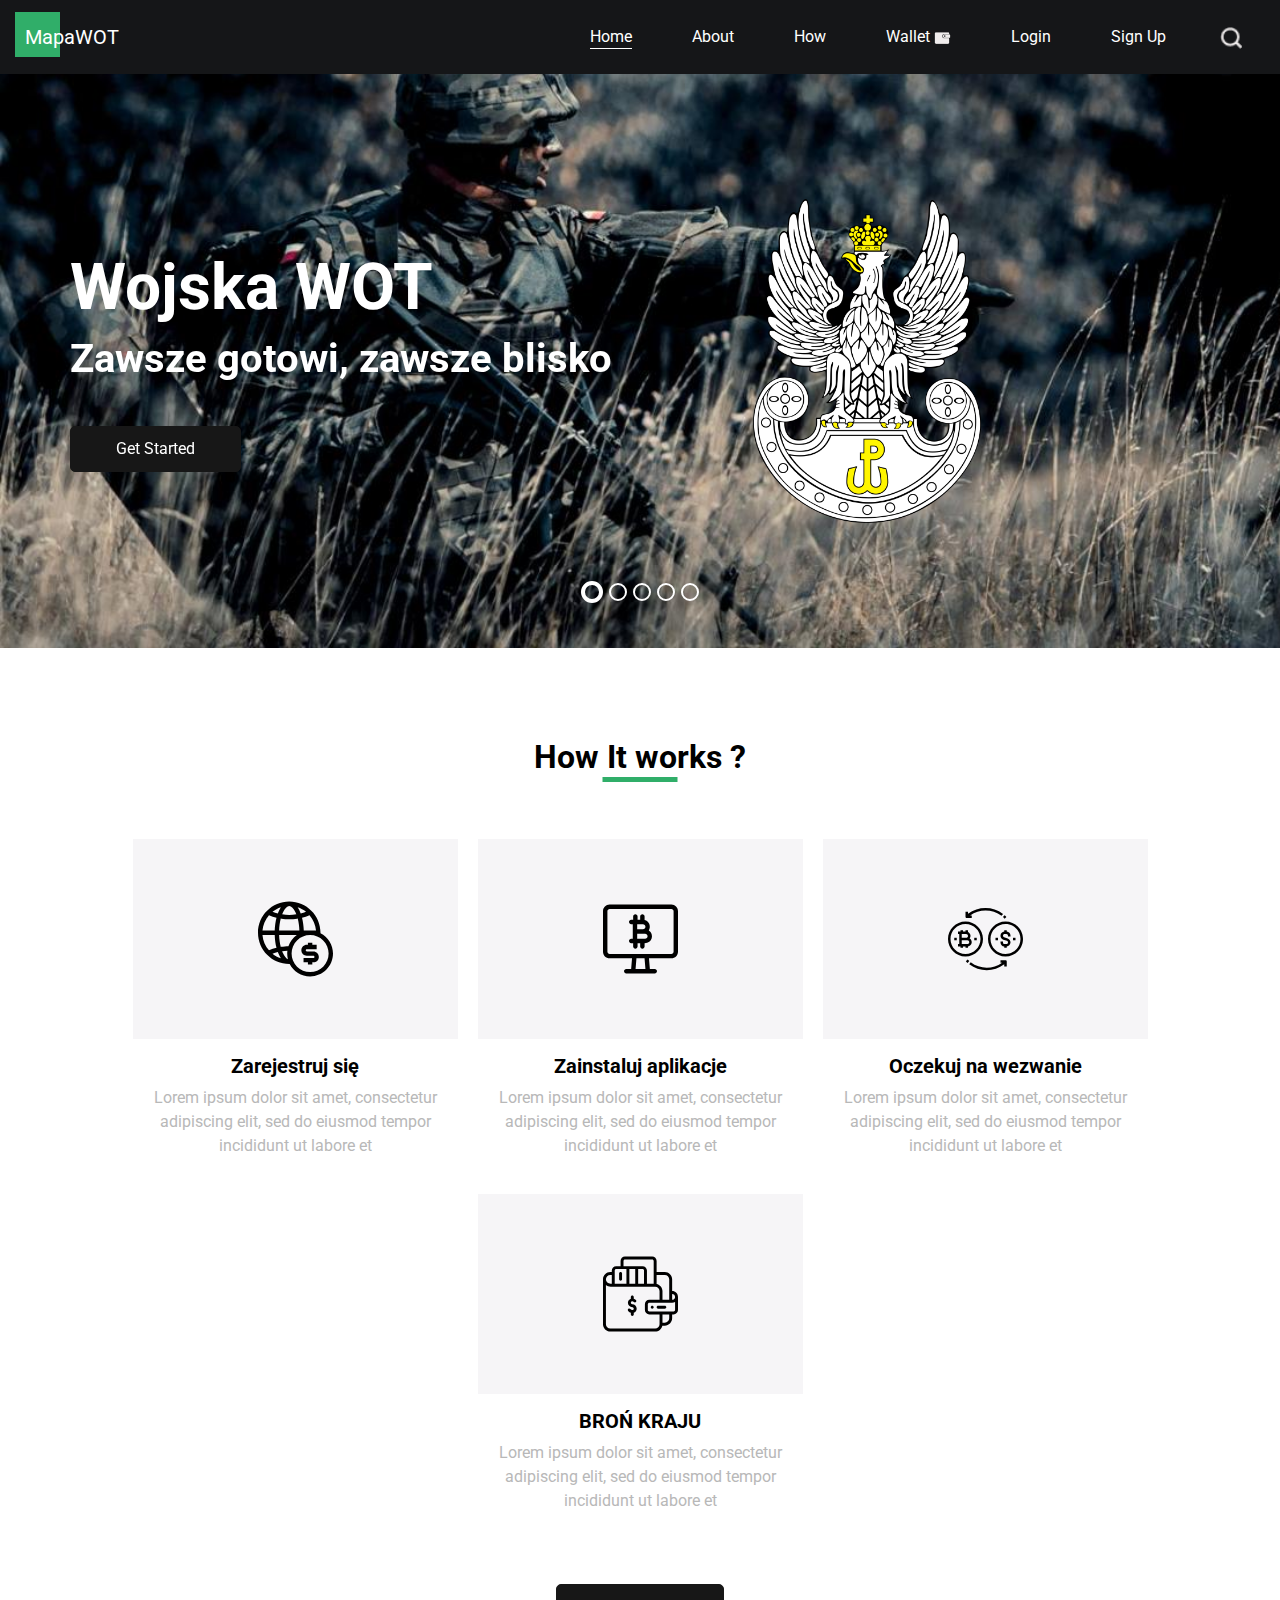
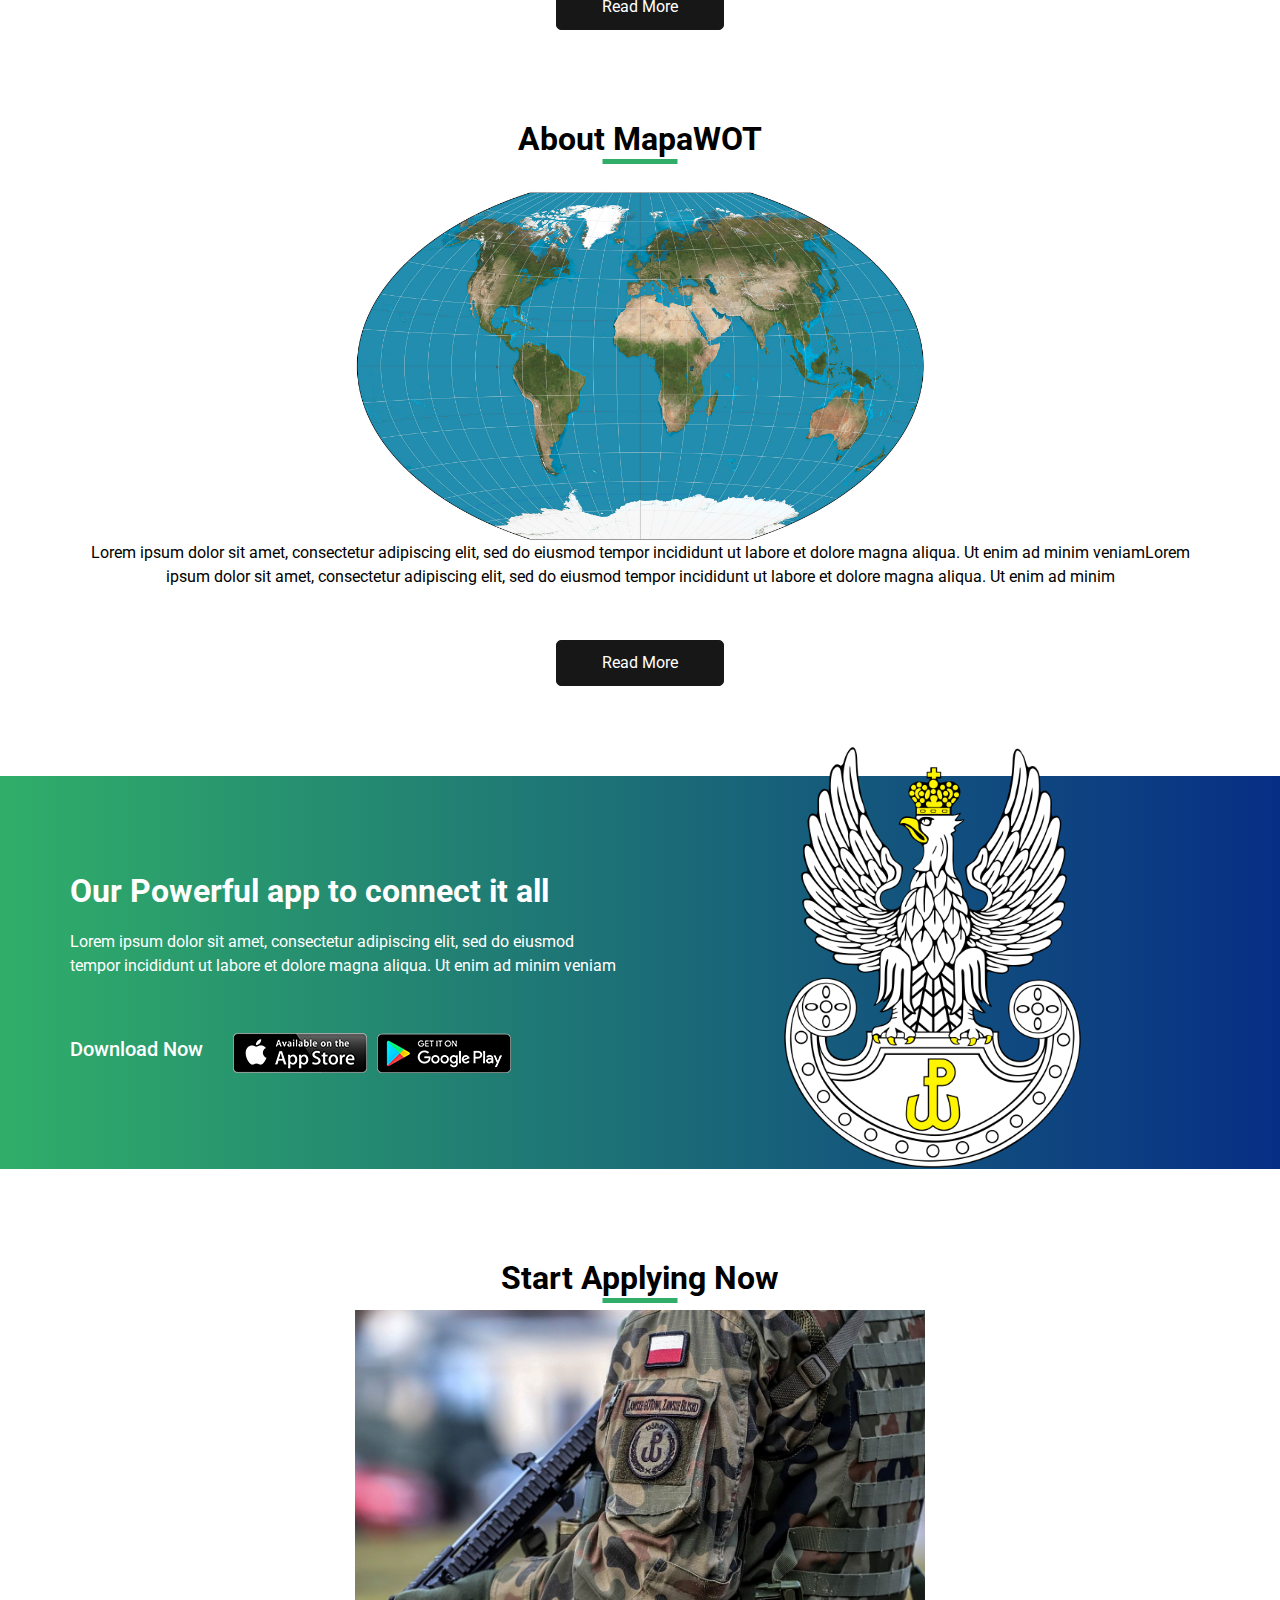
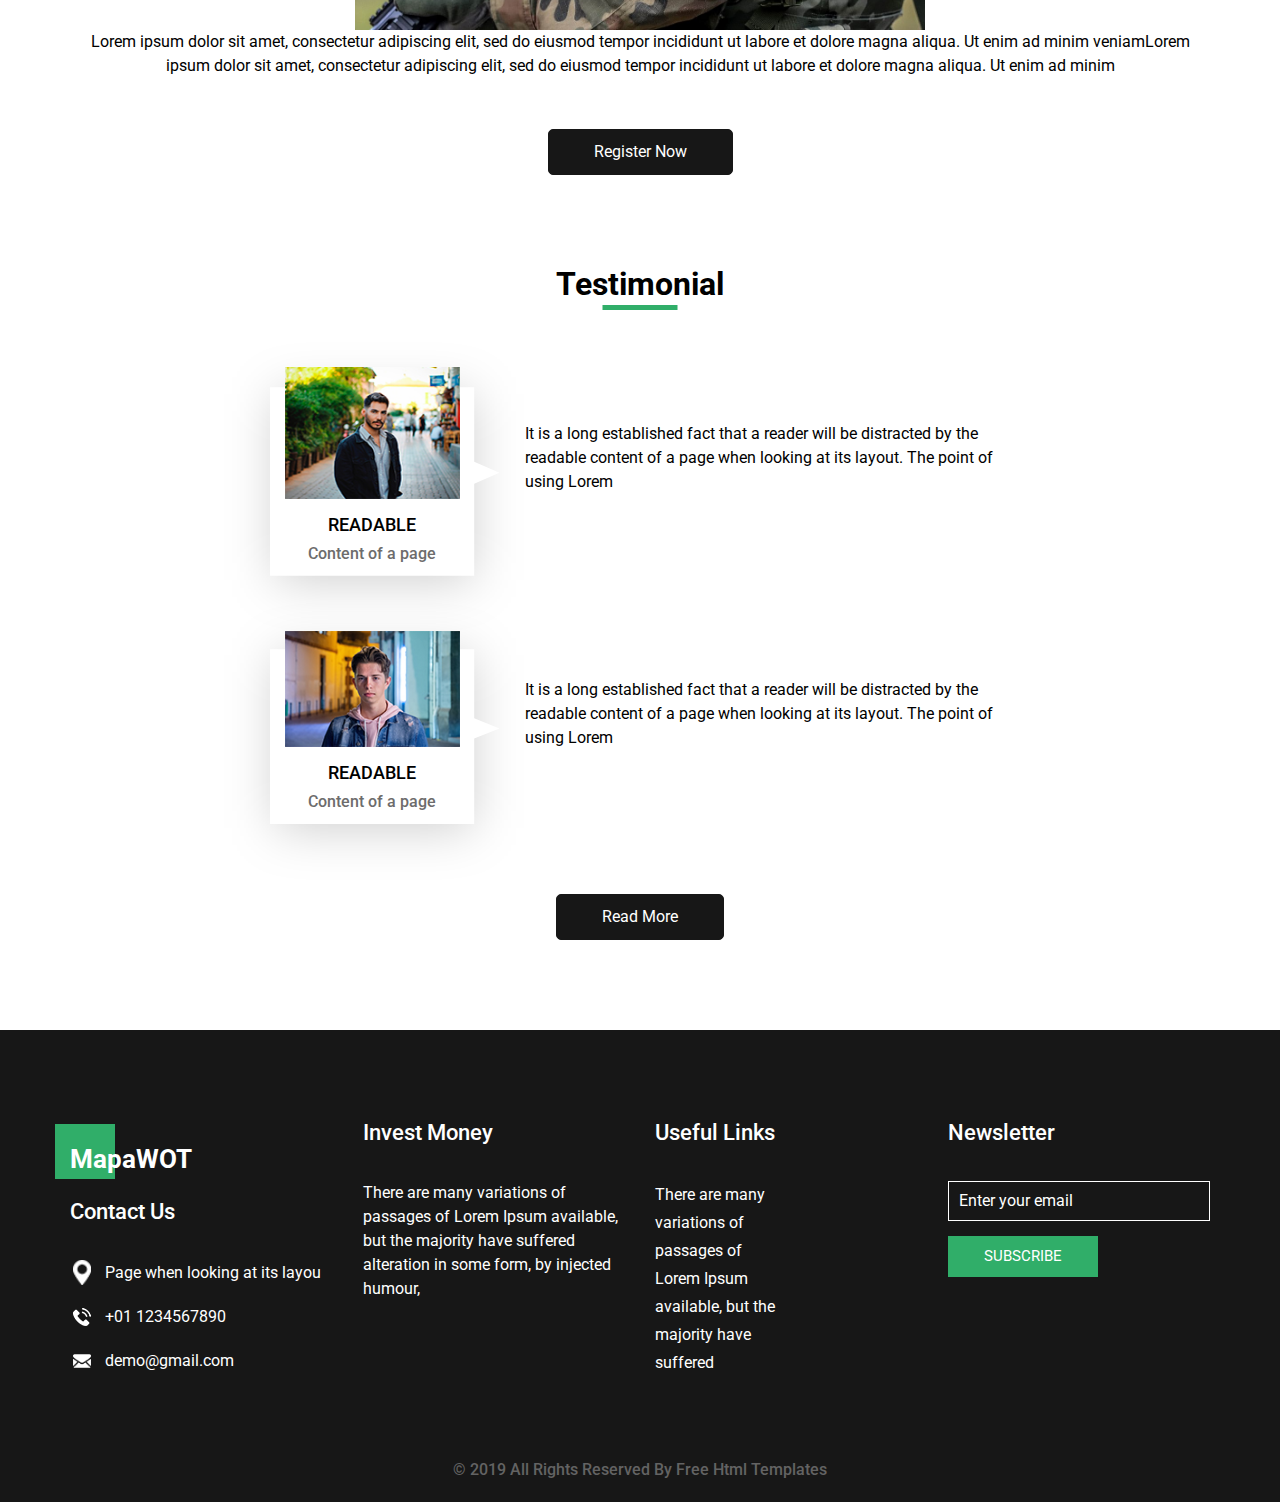
==== MapaWOT/src/main/resources/index.html @ 6589378e "dodanie pierwszego frontendu" ====
<!DOCTYPE html>
<html>

<head>
  <!-- Basic -->
  <meta charset="utf-8" />
  <meta http-equiv="X-UA-Compatible" content="IE=edge" />
  <!-- Mobile Metas -->
  <meta name="viewport" content="width=device-width, initial-scale=1, shrink-to-fit=no" />
  <!-- Site Metas -->
  <meta name="keywords" content="" />
  <meta name="description" content="" />
  <meta name="author" content="" />

  <title>MapaWOT</title>

  <!-- slider stylesheet -->
  <!-- slider stylesheet -->
  <link rel="stylesheet" type="text/css"
    href="https://cdnjs.cloudflare.com/ajax/libs/OwlCarousel2/2.3.4/assets/owl.carousel.min.css" />

  <!-- bootstrap core css -->
  <link rel="stylesheet" type="text/css" href="css/bootstrap.css" />

  <!-- fonts style -->
  <link href="https://fonts.googleapis.com/css?family=Roboto:400,700&display=swap" rel="stylesheet" />
  <!-- Custom styles for this template -->
  <link href="css/style.css" rel="stylesheet" />
  <!-- responsive style -->
  <link href="css/responsive.css" rel="stylesheet" />
</head>

<body>
  <div class="hero_area">
    <!-- header section strats -->
    <header class="header_section">
      <div class="container-fluid">
        <nav class="navbar navbar-expand-lg custom_nav-container ">
          <a class="navbar-brand" href="index.html">
            <span>
              MapaWOT
            </span>
          </a>
          <button class="navbar-toggler" type="button" data-toggle="collapse" data-target="#navbarSupportedContent"
            aria-controls="navbarSupportedContent" aria-expanded="false" aria-label="Toggle navigation">
            <span class="navbar-toggler-icon"></span>
          </button>

          <div class="collapse navbar-collapse" id="navbarSupportedContent">
            <div class="d-flex ml-auto flex-column flex-lg-row align-items-center">
              <ul class="navbar-nav  ">
                <li class="nav-item active">
                  <a class="nav-link" href="index.html">Home <span class="sr-only">(current)</span></a>
                </li>
                <li class="nav-item ">
                  <a class="nav-link" href="about.html"> About </a>
                </li>
                <li class="nav-item">
                  <a class="nav-link" href="how.html"> How </a>
                </li>
                <li class="nav-item">
                  <a class="nav-link" href="#">
                    <span>Wallet</span> <img src="images/wallet.png" alt="" />
                  </a>
                </li>
                <li class="nav-item">
                  <a class="nav-link" href="#"> Login</a>
                </li>
                <li class="nav-item">
                  <a class="nav-link" href="#"> Sign Up</a>
                </li>
              </ul>
              <div class="user_option">
                <form class="form-inline my-2 my-lg-0 ml-0 ml-lg-4 mb-3 mb-lg-0">
                  <button class="btn  my-2 my-sm-0 nav_search-btn" type="submit"></button>
                </form>
              </div>
            </div>
          </div>
        </nav>
      </div>
    </header>
    <!-- end header section -->
    <!-- slider section -->
    <section class=" slider_section position-relative">
      <div id="carouselExampleIndicators" class="carousel slide" data-ride="carousel">
        <ol class="carousel-indicators">
          <li data-target="#carouselExampleIndicators" data-slide-to="0" class="active"></li>
          <li data-target="#carouselExampleIndicators" data-slide-to="1"></li>
          <li data-target="#carouselExampleIndicators" data-slide-to="2"></li>
          <li data-target="#carouselExampleIndicators" data-slide-to="3"></li>
          <li data-target="#carouselExampleIndicators" data-slide-to="4"></li>
        </ol>
        <div class="carousel-inner">
          <div class="carousel-item active">
            <div class="container">
              <div class="box">
                <div class="row">
                  <div class="col-md-7">
                    <div class="detail-box">
                      <div>
                        <h1>
                          Wojska WOT
                        </h1>
                        <h2>
                          Zawsze gotowi, zawsze blisko
                        </h2>
                        <div class="">
                          <a href="">
                            Get Started
                          </a>
                        </div>
                      </div>
                    </div>
                  </div>
                  <div class="col-md-5">
                    <div class="img-box">
                      <img src="images/slider-img.png" alt="" />
                    </div>
                  </div>
                </div>
              </div>
            </div>
          </div>
          <div class="carousel-item">
            <div class="container">
              <div class="box">
                <div class="row">
                  <div class="col-md-7">
                    <div class="detail-box">
                      <div>
                        <h1>
                          Wojska WOT
                        </h1>
                        <h2>
                          Zawsze gotowi, zawsze blisko
                        </h2>
                        <div class="">
                          <a href="">
                            Get Started
                          </a>
                        </div>
                      </div>
                    </div>
                  </div>
                  <div class="col-md-5">
                    <div class="img-box">
                      <img src="images/slider-img.png" alt="" />
                    </div>
                  </div>
                </div>
              </div>
            </div>
          </div>
          <div class="carousel-item">
            <div class="container">
              <div class="box">
                <div class="row">
                  <div class="col-md-7">
                    <div class="detail-box">
                      <div>
                        <h1>
                          Wojska WOT
                        </h1>
                        <h2>
                          Zawsze gotowi, zawsze blisko
                        </h2>
                        <div class="">
                          <a href="">
                            Get Started
                          </a>
                        </div>
                      </div>
                    </div>
                  </div>
                  <div class="col-md-5">
                    <div class="img-box">
                      <img src="images/slider-img.png" alt="" />
                    </div>
                  </div>
                </div>
              </div>
            </div>
          </div>
          <div class="carousel-item">
            <div class="container">
              <div class="box">
                <div class="row">
                  <div class="col-md-7">
                    <div class="detail-box">
                      <div>
                        <h1>
                          Wojska WOT
                        </h1>
                        <h2>
                          Zawsze gotowi, zawsze blisko
                        </h2>
                        <div class="">
                          <a href="">
                            Get Started
                          </a>
                        </div>
                      </div>
                    </div>
                  </div>
                  <div class="col-md-5">
                    <div class="img-box">
                      <img src="images/slider-img.png" alt="" />
                    </div>
                  </div>
                </div>
              </div>
            </div>
          </div>
          <div class="carousel-item">
            <div class="container">
              <div class="box">
                <div class="row">
                  <div class="col-md-7">
                    <div class="detail-box">
                      <div>
                        <h1>
                          Wojska WOT
                        </h1>
                        <h2>
                          Zawsze gotowi, zawsze blisko
                        </h2>
                        <div class="">
                          <a href="">
                            Get Started
                          </a>
                        </div>
                      </div>
                    </div>
                  </div>
                  <div class="col-md-5">
                    <div class="img-box">
                      <img src="images/slider-img.png" alt="" />
                    </div>
                  </div>
                </div>
              </div>
            </div>
          </div>
        </div>
      </div>
    </section>
    <!-- end slider section -->
  </div>

  <!-- how section -->
  <section class="how_section layout_padding">
    <div class="heading_container">
      <h2>
        How It works ?
      </h2>
    </div>
    <div class="how_container">
      <div class="box">
        <div class="img-box">
          <svg xmlns="http://www.w3.org/2000/svg" xmlns:xlink="http://www.w3.org/1999/xlink" version="1.1" id="Capa_1"
            x="0px" y="0px" viewBox="0 0 512 512" style="enable-background:new 0 0 512 512;" xml:space="preserve"
            width="512" height="512">
            <g>
              <path
                d="M426.674,216.389c-0.002-1.379-0.004-2.631-0.004-3.059C426.67,95.51,331.15,0,213.33,0C95.51,0,0,95.51,0,213.33   s95.51,213.34,213.33,213.34c0.321,0,1.527,0.001,3.058,0.003C242.249,477.32,294.917,512,355.688,512   C442.017,512,512,442.017,512,355.688C512,294.918,477.321,242.25,426.674,216.389z M312.565,198.33   c-1.021-31.76-5.29-61.603-12.102-88.021c17.098-4.457,34.222-10.236,51.219-17.272c25.82,29.599,41.23,66.198,44.375,105.293    M327.876,70.176c-12.086,4.518-24.203,8.335-36.289,11.434c-5.954-16.226-12.985-30.55-20.86-42.488   C291.374,45.902,310.688,56.37,327.876,70.176z M170.18,75.197c12.987-27.821,29.523-45.104,43.155-45.104   s30.168,17.283,43.156,45.104c1.876,4.02,3.658,8.231,5.352,12.597c-32.186,5.123-64.813,5.124-97.014,0   C166.522,83.428,168.303,79.217,170.18,75.197z M213.341,121.646c18.139,0,36.28-1.463,54.288-4.389   c1.152-0.187,2.306-0.39,3.46-0.589c6.475,24.82,10.438,52.799,11.458,81.662H144.124c1.019-28.864,4.982-56.845,11.458-81.665   c1.152,0.199,2.303,0.405,3.454,0.591C177.056,120.183,195.197,121.646,213.341,121.646z M155.945,39.119   c-7.877,11.939-14.909,26.266-20.864,42.494c-12.079-3.098-24.192-6.921-36.286-11.441   C115.981,56.366,135.297,45.897,155.945,39.119z M74.986,93.039c17.018,7.041,34.136,12.804,51.224,17.259   c-6.813,26.421-11.083,56.267-12.105,88.032H30.612C33.758,159.236,49.167,122.638,74.986,93.039z M30.612,228.33h83.501   c1.041,31.763,5.339,61.594,12.171,87.999c-0.001,0-0.003,0.001-0.004,0.001c-17.117,4.459-34.264,10.238-51.301,17.297   C49.165,304.022,33.758,267.423,30.612,228.33z M98.781,356.482c12.133-4.536,24.286-8.364,36.399-11.472   c0.003-0.001,0.006-0.001,0.009-0.002c5.997,16.291,13.073,30.673,21.009,42.623C135.448,380.853,116.042,370.35,98.781,356.482z    M155.65,309.96c-6.492-24.801-10.476-52.77-11.515-81.63l120.683,0.162c-26.274,18.804-46.479,45.544-57.11,76.719   c-15.447,0.469-34.298,1.859-48.668,4.189C157.91,309.58,156.78,309.77,155.65,309.96z M170.18,351.178   c-1.839-3.939-3.59-8.056-5.253-12.327c0.001,0,0.002,0,0.003,0c10.132-1.608,24.351-2.703,35.732-3.296   c-0.848,6.592-1.287,13.311-1.287,20.134c0,13.254,1.656,26.121,4.761,38.41C192.872,388.206,180.159,372.554,170.18,351.178z    M445.004,445.004C421.147,468.861,389.427,482,355.688,482s-65.459-13.139-89.316-36.996   c-23.857-23.857-36.996-55.577-36.996-89.316s13.139-65.459,36.996-89.316c23.857-23.857,55.577-36.996,89.316-36.996   s65.459,13.139,89.316,36.996C468.861,290.228,482,321.948,482,355.688S468.861,421.147,445.004,445.004z" />
              <path
                d="M378.022,340.686h-44.67c-4.032,0-7.439-3.407-7.439-7.439s3.407-7.439,7.439-7.439h67.109v-30h-29.704V281.26h-30.001   v14.548h-7.405c-20.645,0-37.439,16.795-37.439,37.439s16.795,37.439,37.439,37.439h44.67c4.032,0,7.439,3.407,7.439,7.439   s-3.407,7.439-7.44,7.439l-67.109,0.003l0.002,30l29.844-0.001v14.466h30v-14.467l7.264,0c20.645,0,37.439-16.795,37.439-37.439   S398.667,340.686,378.022,340.686z" />
            </g>
          </svg>
        </div>
        <div class="detail-box">
          <h5>
            Zarejestruj się
          </h5>
          <p>
            Lorem ipsum dolor sit amet, consectetur adipiscing elit, sed do
            eiusmod tempor incididunt ut labore et
          </p>
        </div>
      </div>
      <div class="box">
        <div class="img-box">
          <svg id="Capa_1" enable-background="new 0 0 510 510" height="512" viewBox="0 0 510 510" width="512"
            xmlns="http://www.w3.org/2000/svg">
            <path
              d="m465 21.125h-420c-24.813 0-45 20.187-45 45v275.5c0 24.813 20.187 45 45 45h152.393l-6.049 72.25h-33.344c-8.284 0-15 6.716-15 15s6.716 15 15 15h194c8.284 0 15-6.716 15-15s-6.716-15-15-15h-33.343l-6.049-72.25h152.392c24.813 0 45-20.187 45-45v-275.5c0-24.813-20.187-45-45-45zm-176.448 437.745h-67.104l6.049-72.245h55.006zm191.448-117.245c0 8.271-6.729 15-15 15h-420c-8.271 0-15-6.729-15-15v-275.5c0-8.271 6.729-15 15-15h420c8.271 0 15 6.729 15 15z" />
            <path
              d="m311.575 196.458c16.753-27.055 2.261-62.848-28.771-70.554v-24.112c0-8.284-6.716-15-15-15s-15 6.716-15 15v22.719h-17.754v-22.719c0-8.284-6.716-15-15-15s-15 6.716-15 15v22.719h-13.203c-8.284 0-15 6.716-15 15s6.716 15 15 15h10.607v98.729h-10.607c-8.284 0-15 6.716-15 15s6.716 15 15 15h13.203v22.719c0 8.284 6.716 15 15 15s15-6.716 15-15v-22.719h17.754v22.719c0 8.284 6.716 15 15 15s15-6.716 15-15v-22.719c53.06-.001 66.703-62.171 28.771-86.782zm-22.956-24.765c0 9.474-7.708 17.182-17.182 17.182h-38.983v-34.364h38.983c9.474 0 17.182 7.708 17.182 17.182zm-2.648 81.546h-53.517v-34.364h53.517c9.475 0 17.183 7.708 17.183 17.182s-7.709 17.182-17.183 17.182z" />
          </svg>
        </div>
        <div class="detail-box">
          <h5>
            Zainstaluj aplikacje

          </h5>
          <p>
            Lorem ipsum dolor sit amet, consectetur adipiscing elit, sed do
            eiusmod tempor incididunt ut labore et
          </p>
        </div>
      </div>
      <div class="box">
        <div class="img-box">
          <svg height="480pt" viewBox="0 -40 480 479" width="480pt" xmlns="http://www.w3.org/2000/svg">
            <path
              d="m112 311.707031c61.855469 0 112-50.144531 112-112s-50.144531-112-112-112-112 50.144531-112 112c.0664062 61.828125 50.171875 111.933594 112 112zm0-208c53.019531 0 96 42.980469 96 96s-42.980469 96-96 96-96-42.980469-96-96c.058594-52.996093 43.003906-95.941406 96-96zm0 0" />
            <path
              d="m256 199.707031c0 61.855469 50.144531 112 112 112s112-50.144531 112-112-50.144531-112-112-112c-61.828125.066407-111.933594 50.171875-112 112zm208 0c0 53.019531-42.980469 96-96 96s-96-42.980469-96-96 42.980469-96 96-96c52.996094.058594 95.941406 43.003907 96 96zm0 0" />
            <path
              d="m120 64.507812h32v-16h-10.398438c60.222657-43.734374 142.070313-42.535156 200.984376 2.953126l9.78125-12.664063c-66.074219-50.957031-158.164063-51.074219-224.367188-.28125v-14.007813h-16v32c0 4.417969 3.582031 8 8 8zm0 0" />
            <path
              d="m362.175781 69.195312 11.648438-10.976562c-3.65625-3.871094-7.527344-7.632812-11.503907-11.199219l-10.640624 12c3.632812 3.207031 7.160156 6.640625 10.496093 10.175781zm0 0" />
            <path
              d="m114.175781 341.195312c3.65625 3.871094 7.527344 7.632813 11.503907 11.199219l10.640624-11.960937c-3.632812-3.199219-7.160156-6.65625-10.496093-10.191406zm0 0" />
            <path
              d="m145.40625 347.957031-9.78125 12.664063c66.074219 50.957031 158.171875 51.074218 224.375.277344v14.007812h16v-32c0-4.417969-3.582031-8-8-8h-32v16h10.398438c-60.222657 43.734375-142.070313 42.535156-200.984376-2.949219zm0 0" />
            <path
              d="m80 255.707031h16v-8h16v8h16v-8.40625c11.644531-1.621093 21.019531-10.382812 23.417969-21.894531 2.398437-11.511719-2.691407-23.289062-12.722657-29.425781 4.871094-6.703125 6.492188-15.230469 4.421876-23.253907-2.066407-8.023437-7.613282-14.699218-15.117188-18.210937v-10.808594h-16v8h-16v-8h-16v8h-16v16h8v64h-8v16h16zm8-88h28c6.628906 0 12 5.371094 12 12 0 6.628907-5.371094 12-12 12h-28zm36 64h-36v-24h36c6.628906 0 12 5.371094 12 12 0 6.628907-5.371094 12-12 12zm0 0" />
            <path d="m168 191.707031h16v16h-16zm0 0" />
            <path d="m40 191.707031h16v16h-16zm0 0" />
            <path d="m304 191.707031h16v16h-16zm0 0" />
            <path d="m416 191.707031h16v16h-16zm0 0" />
            <path
              d="m360 143.707031v8.265625c-12.488281 1.179688-22.4375 10.957032-23.84375 23.421875-1.40625 12.464844 6.117188 24.210938 18.027344 28.144531l22.570312 7.519532c4.9375 1.632812 7.957032 6.613281 7.128906 11.75-.832031 5.136718-5.273437 8.90625-10.476562 8.898437h-10.8125c-5.851562-.007812-10.589844-4.75-10.59375-10.601562v-5.398438h-16v5.398438c.042969 13.644531 10.421875 25.03125 24 26.335937v8.265625h16v-8.265625c12.488281-1.179687 22.4375-10.953125 23.84375-23.421875 1.40625-12.464843-6.117188-24.210937-18.027344-28.144531l-22.570312-7.519531c-4.9375-1.632813-7.957032-6.613281-7.128906-11.75.832031-5.136719 5.273437-8.90625 10.476562-8.898438h10.8125c5.851562.007813 10.589844 4.75 10.59375 10.601563v5.398437h16v-5.398437c-.042969-13.644532-10.421875-25.03125-24-26.335938v-8.265625zm0 0" />
          </svg>
        </div>
        <div class="detail-box">
          <h5>
            Oczekuj na wezwanie
          </h5>
          <p>
            Lorem ipsum dolor sit amet, consectetur adipiscing elit, sed do
            eiusmod tempor incididunt ut labore et
          </p>
        </div>
      </div>
      <div class="box">
        <div class="img-box">
          <svg viewBox="0 0 512 512" xmlns="http://www.w3.org/2000/svg">
            <path
              d="m336 336c-5.519531 0-10 4.480469-10 10s4.480469 10 10 10 10-4.480469 10-10-4.480469-10-10-10zm0 0" />
            <path
              d="m200 326c-5.515625 0-10-4.484375-10-10s4.484375-10 10-10c3.542969 0 7.28125 1.808594 10.816406 5.226562 3.96875 3.839844 10.300782 3.738282 14.140625-.234374 3.839844-3.96875 3.734375-10.296876-.234375-14.136719-5.074218-4.914063-10.152344-7.691407-14.722656-9.207031v-11.648438c0-5.523438-4.476562-10-10-10s-10 4.476562-10 10v11.71875c-11.640625 4.128906-20 15.246094-20 28.28125 0 16.542969 13.457031 30 30 30 5.511719 0 10 4.484375 10 10s-4.488281 10-10 10c-4.273438 0-8.886719-2.6875-12.988281-7.566406-3.550781-4.226563-9.859375-4.773438-14.085938-1.21875-4.230469 3.554687-4.773437 9.863281-1.222656 14.089844 5.347656 6.359374 11.632813 10.789062 18.296875 13.023437v11.671875c0 5.523438 4.476562 10 10 10s10-4.476562 10-10v-11.71875c11.636719-4.128906 20-15.246094 20-28.28125 0-16.542969-13.457031-30-30-30zm0 0" />
            <path
              d="m120 166c5.523438 0 10-4.476562 10-10v-40c0-5.523438-4.476562-10-10-10s-10 4.476562-10 10v40c0 5.523438 4.476562 10 10 10zm0 0" />
            <path
              d="m472 236v-80c0-27.570312-22.429688-50-50-50h-56v-76c0-16.542969-13.457031-30-30-30h-186c-16.542969 0-30 13.457031-30 30v36h-30c-16.542969 0-30 13.457031-30 30v10h-10c-27.570312 0-50 22.429688-50 50v306c0 27.570312 22.429688 50 50 50h306c24.144531 0 44.347656-17.203125 48.992188-40h17.007812c27.570312 0 50-22.429688 50-50v-26h10c16.542969 0 30-13.457031 30-30v-90c0-22.054688-17.945312-40-40-40zm20 40c0 11.046875-8.953125 20-20 20v-40c11.027344 0 20 8.972656 20 20zm-70-150c16.542969 0 30 13.457031 30 30v140h-46v-60c0-24.144531-17.203125-44.347656-40-48.992188v-61.007812zm-282-96c0-5.515625 4.484375-10 10-10h186c5.515625 0 10 4.484375 10 10v156h-46v-90c0-16.542969-13.457031-30-30-30h-130zm100 156v-100h30c5.515625 0 10 4.484375 10 10v90zm-60 0v-100h40v100zm-100-90c0-5.515625 4.484375-10 10-10h70v100h-80zm-30 30h10v60h-7.859375c-16.527344 0-32.140625-11.96875-32.140625-30 0-16.542969 13.457031-30 30-30zm306 366h-306c-16.542969 0-30-13.457031-30-30v-266.617188c8.941406 6.660157 20.171875 10.617188 32.140625 10.617188h303.859375c16.542969 0 30 13.457031 30 30v60h-70c-16.542969 0-30 13.457031-30 30v40c0 16.542969 13.457031 30 30 30h70v66c0 16.542969-13.457031 30-30 30zm96-70c0 16.542969-13.457031 30-30 30h-16v-56h46zm30-46h-166c-5.515625 0-10-4.484375-10-10v-40c0-5.515625 4.484375-10 10-10h156c7.136719 0 13.984375-1.867188 20-5.355469v55.355469c0 5.515625-4.484375 10-10 10zm0 0" />
            <path
              d="m422 336h-46c-5.523438 0-10 4.476562-10 10s4.476562 10 10 10h46c5.523438 0 10-4.476562 10-10s-4.476562-10-10-10zm0 0" />
          </svg>
        </div>
        <div class="detail-box">
          <h5>
            BROŃ KRAJU
          </h5>
          <p>
            Lorem ipsum dolor sit amet, consectetur adipiscing elit, sed do
            eiusmod tempor incididunt ut labore et
          </p>
        </div>
      </div>
    </div>
    <div class="btn-box">
      <a href="">
        Read More
      </a>
    </div>
  </section>
  <!-- end how section -->

  <!-- about section -->

  <section class="about_section layout_padding-bottom">
    <div class="container">
      <div class="heading_container">
        <h2>
          About MapaWOT
        </h2>
      </div>
      <div class="box">
        <div class="img-box">
          <img src="images/mapa-swiata.jpg" alt="">
        </div>
        <div class="detail-box">
          <p>
            Lorem ipsum dolor sit amet, consectetur adipiscing elit, sed do eiusmod tempor incididunt ut labore et
            dolore magna aliqua. Ut enim ad minim veniamLorem ipsum dolor sit amet, consectetur adipiscing elit, sed do
            eiusmod tempor incididunt ut labore
            et dolore magna aliqua. Ut enim ad minim
          </p>
          <div class="btn-box">
            <a href="">
              Read More
            </a>
          </div>
        </div>
      </div>
    </div>
  </section>
  <!-- end about section -->

  <!-- app section -->

  <section class="app_section">
    <div class="container">
      <div class="row">
        <div class="col-md-6">
          <div class="detail-box">
            <h2>
              Our Powerful app to connect it all
            </h2>
            <p>
              Lorem ipsum dolor sit amet, consectetur adipiscing elit, sed do eiusmod tempor incididunt ut labore et
              dolore magna aliqua. Ut enim ad minim veniam
            </p>
            <div class="download_box">
              <h5>
                Download Now
              </h5>
              <div class="btn-box">
                <a href="">
                  <img src="images/app-store.png" alt="">
                </a>
                <a href="">
                  <img src="images/play-store.png" alt="">
                </a>
              </div>
            </div>
          </div>
        </div>
        <div class="col-md-6">
          <div class="img-box">
            <img src="images/slider-img.png" alt="">
          </div>
        </div>
      </div>
    </div>
  </section>

  <!-- end app section -->


  <!-- auto section -->

  <section class="auto_section layout_padding">
    <div class="container">
      <div class="heading_container">
        <h2>
          Start Applying Now
        </h2>
      </div>
      <div class="box">
        <div class="img-box">
          <img src="images/picture-1.jpg" alt="">
        </div>
        <div class="detail-box">
          <p>
            Lorem ipsum dolor sit amet, consectetur adipiscing elit, sed do eiusmod tempor incididunt ut labore et
            dolore magna aliqua. Ut enim ad minim veniamLorem ipsum dolor sit amet, consectetur adipiscing elit, sed do
            eiusmod tempor incididunt ut labore
            et dolore magna aliqua. Ut enim ad minim
          </p>
          <div class="btn-box">
            <a href="">
              Register Now
            </a>
          </div>
        </div>
      </div>
    </div>
  </section>
  <!-- end auto section -->

  <!-- client section -->

  <section class="client_section layout_padding-bottom">
    <div class="container">
      <div class="heading_container">
        <h2>
          Testimonial
        </h2>
      </div>
      <div class="box">
        <div class="b-1">
          <div class="client_id">
            <div class="img-box">
              <img src="images/client-1.jpg" alt="">
            </div>
            <div class="name">
              <h5>
                Readable
              </h5>
              <h6>
                Content of a page
              </h6>
            </div>
          </div>
        </div>
        <div class="client_detail">
          <p>
            It is a long established fact that a reader will be distracted by the readable content of a page when
            looking at its layout. The point of using Lorem
          </p>
        </div>
      </div>
      <div class="box">
        <div class="client_id">
          <div class="img-box">
            <img src="images/client-2.jpg" alt="">
          </div>
          <div class="name">
            <h5>
              Readable
            </h5>
            <h6>
              Content of a page
            </h6>
          </div>
        </div>
        <div class="client_detail">
          <p>
            It is a long established fact that a reader will be distracted by the readable content of a page when
            looking at its layout. The point of using Lorem
          </p>
        </div>
      </div>
      <div class="btn-box">
        <a href="">
          Read More
        </a>
      </div>
    </div>
  </section>


  <!-- end client section -->

  <!-- info section -->
  <section class="info_section layout_padding">
    <div class="container">
      <div class="row">
        <div class="col-md-3">
          <div class="info_contact">
            <div class="info_logo">
              <a href="index.html">
                <span>
                  MapaWOT
                </span>
              </a>
            </div>
            <h5>
              Contact Us
            </h5>
            <div>
              <div class="img-box">
                <img src="images/location.png" width="18px" alt="" />
              </div>
              <p>
                Page when looking at its layou
              </p>
            </div>
            <div>
              <div class="img-box">
                <img src="images/phone.png" width="18px" alt="" />
              </div>
              <p>
                +01 1234567890
              </p>
            </div>
            <div>
              <div class="img-box">
                <img src="images/envelope.png" width="18px" alt="" />
              </div>
              <p>
                demo@gmail.com
              </p>
            </div>
          </div>
        </div>
        <div class="col-md-3">
          <div class="info_info">
            <h5>
              Invest Money
            </h5>
            <p>
              There are many variations of passages of Lorem Ipsum available, but the majority have suffered alteration
              in some form, by injected humour,
            </p>
          </div>
        </div>

        <div class="col-md-3">
          <div class="info_links">
            <h5>
              Useful Links
            </h5>
            <ul>
              <li>
                <a href="">
                  There are many
                </a>
              </li>
              <li>
                <a href="">
                  variations of
                </a>
              </li>
              <li>
                <a href="">
                  passages of
                </a>
              </li>
              <li>
                <a href="">
                  Lorem Ipsum
                </a>
              </li>
              <li>
                <a href="">
                  available, but the
                </a>
              </li>
              <li>
                <a href="">
                  majority have
                </a>
              </li>
              <li>
                <a href="">
                  suffered
                </a>
              </li>
            </ul>
          </div>
        </div>
        <div class="col-md-3">
          <div class="info_form ">
            <h5>
              Newsletter
            </h5>
            <form action="">
              <input type="email" placeholder="Enter your email" />
              <button>
                Subscribe
              </button>
            </form>
          </div>
        </div>
      </div>
    </div>
  </section>

  <!-- end info_section -->

  <!-- footer section -->
  <section class="container-fluid footer_section">
    <p>
      &copy; 2019 All Rights Reserved By
      <a href="https://html.design/">Free Html Templates</a>
    </p>
  </section>
  <!-- footer section -->

  <script type="text/javascript" src="js/jquery-3.4.1.min.js"></script>
  <script type="text/javascript" src="js/bootstrap.js"></script>
  <script type="text/javascript" src="https://cdnjs.cloudflare.com/ajax/libs/OwlCarousel2/2.3.4/owl.carousel.min.js">
  </script>
  <!-- owl carousel script 
    -->
  <script type="text/javascript">
    $(".owl-carousel").owlCarousel({
      loop: true,
      margin: 0,
      navText: [],
      center: true,
      autoplay: true,
      autoplayHoverPause: true,
      responsive: {
        0: {
          items: 1
        },
        1000: {
          items: 3
        }
      }
    });
  </script>
  <!-- end owl carousel script -->
</body>

</html>
---- MapaWOT/src/main/resources/css/style.css ----
body {
  font-family: "Roboto", sans-serif;
  color: #000000;
  background-color: #ffffff;
}

.layout_padding {
  padding: 90px 0;
}

.layout_padding2 {
  padding: 45px 0;
}

.layout_padding2-top {
  padding-top: 45px;
}

.layout_padding2-bottom {
  padding-bottom: 45px;
}

.layout_padding-top {
  padding-top: 90px;
}

.layout_padding-bottom {
  padding-bottom: 90px;
}

.heading_container {
  display: -webkit-box;
  display: -ms-flexbox;
  display: flex;
  -webkit-box-pack: center;
      -ms-flex-pack: center;
          justify-content: center;
  text-align: center;
}

.heading_container h2 {
  font-weight: bold;
  position: relative;
}

.heading_container h2::before {
  content: "";
  position: absolute;
  bottom: -6px;
  left: 50%;
  width: 75px;
  height: 5px;
  background-color: #30ae69;
  -webkit-transform: translateX(-50%);
          transform: translateX(-50%);
}

/*header section*/
.hero_area {
  background-image: url(../images/tlo-2.jpg);
  background-size: cover;
}

.sub_page .hero_area {
  height: auto;
}

.sub_page .who_section.layout_padding {
  padding-top: 0;
}

.hero_area.sub_pages {
  height: auto;
}

.header_section {
  background-color: #151618;
}

.header_section .container-fluid {
  padding-right: 25px;
  padding-left: 25px;
}

.header_section .nav_container {
  margin: 0 auto;
}

.custom_nav-container.navbar-expand-lg .navbar-nav .nav-item .nav-link {
  margin: 10px 30px;
  padding: 0;
  color: #ffffff;
  text-align: center;
  position: relative;
}

.custom_nav-container.navbar-expand-lg .navbar-nav .nav-item .nav-link::after {
  display: none;
  content: "";
  position: absolute;
  left: 0;
  bottom: 0;
  width: 100%;
  height: 1px;
  background-color: #ffffff;
}

.custom_nav-container.navbar-expand-lg .navbar-nav .nav-item.active a::after, .custom_nav-container.navbar-expand-lg .navbar-nav .nav-item:hover a::after {
  display: block;
}

a,
a:hover,
a:focus {
  text-decoration: none;
}

a:hover,
a:focus {
  color: initial;
}

.btn,
.btn:focus {
  outline: none !important;
  -webkit-box-shadow: none;
          box-shadow: none;
}

.user_option {
  display: -webkit-box;
  display: -ms-flexbox;
  display: flex;
  -webkit-box-align: center;
      -ms-flex-align: center;
          align-items: center;
}

.user_option a {
  color: #ffffff;
  margin: 10px 30px;
}

.custom_nav-container .nav_search-btn {
  background-image: url(../images/search-icon.png);
  background-size: 22px;
  background-repeat: no-repeat;
  background-position-y: 7px;
  width: 35px;
  height: 35px;
  padding: 0;
  border: none;
}

.navbar-brand {
  display: -webkit-box;
  display: -ms-flexbox;
  display: flex;
  -webkit-box-align: center;
      -ms-flex-align: center;
          align-items: center;
  position: relative;
}

.navbar-brand span {
  font-size: 20px;
  color: #ffffff;
  position: relative;
  z-index: 3;
}

.navbar-brand::before {
  content: "";
  position: absolute;
  left: -10px;
  bottom: 0;
  width: 45px;
  height: 45px;
  background-color: #30ae69;
  z-index: 2;
}

.custom_nav-container {
  z-index: 99999;
  padding: 15px 0;
}

.custom_nav-container .navbar-toggler {
  outline: none;
}

.custom_nav-container .navbar-toggler .navbar-toggler-icon {
  background-image: url(../images/menu.png);
  background-size: 55px;
}

/*end header section*/
.slider_section {
  height: 50%;
  display: -webkit-box;
  display: -ms-flexbox;
  display: flex;
  -webkit-box-align: center;
      -ms-flex-align: center;
          align-items: center;
  color: #ffffff;
}

.slider_section #carouselExampleIndicators {
  width: 100%;
}

.slider_section .row {
  -webkit-box-align: center;
      -ms-flex-align: center;
          align-items: center;
}

.slider_section .box {
  margin: 125px 0;
}

.slider_section .detail-box h1 {
  font-size: 4rem;
  font-weight: bold;
}

.slider_section .detail-box h2 {
  font-weight: bold;
  font-size: 2.5rem;
}

.slider_section .detail-box p {
  margin-top: 25px;
}

.slider_section .detail-box a {
  display: inline-block;
  padding: 10px 45px;
  background-color: #171717;
  border: 1px solid #171717;
  color: #ffffff;
  border-radius: 5px;
  -webkit-transition: -webkit-transform 0.3s;
  transition: -webkit-transform 0.3s;
  transition: transform 0.3s;
  transition: transform 0.3s, -webkit-transform 0.3s;
  margin-top: 35px;
}

.slider_section .detail-box a:hover {
  -webkit-transform: translateY(-3px);
          transform: translateY(-3px);
  -webkit-box-shadow: 0px 3px 4px 0 rgba(0, 0, 0, 0.2);
          box-shadow: 0px 3px 4px 0 rgba(0, 0, 0, 0.2);
}

.slider_section .img-box img {
  width: 50%;
}

.slider_section #carouselExampleIndicators .carousel-indicators {
  bottom: 45px;
  margin: 0;
  -webkit-box-align: center;
      -ms-flex-align: center;
          align-items: center;
}

.slider_section #carouselExampleIndicators .carousel-indicators li {
  width: 14px;
  height: 14px;
  background-color: transparent;
  border: 2px solid #ffffff;
  border-radius: 100%;
  opacity: 1;
}

.slider_section #carouselExampleIndicators .carousel-indicators li.active {
  border: 4px solid #ffffff;
}

.how_section .how_container {
  display: -webkit-box;
  display: -ms-flexbox;
  display: flex;
  -webkit-box-pack: center;
      -ms-flex-pack: center;
          justify-content: center;
  padding: 45px 60px;
  -ms-flex-wrap: wrap;
      flex-wrap: wrap;
}

.how_section .how_container .box {
  text-align: center;
  margin: 10px;
  min-width: 200px;
  width: 325px;
}

.how_section .how_container .box .img-box {
  display: -webkit-box;
  display: -ms-flexbox;
  display: flex;
  -webkit-box-pack: center;
      -ms-flex-pack: center;
          justify-content: center;
  height: 200px;
  background-color: #f6f5f7;
}

.how_section .how_container .box .img-box svg {
  width: 75px;
  height: auto;
}

.how_section .how_container .box .detail-box {
  margin-top: 15px;
}

.how_section .how_container .box .detail-box h5 {
  font-weight: bold;
  position: relative;
}

.how_section .how_container .box .detail-box h5::before {
  display: none;
  content: "";
  position: absolute;
  bottom: -4px;
  left: 50%;
  width: 75px;
  height: 2px;
  background-color: #30ae69;
  -webkit-transform: translateX(-50%);
          transform: translateX(-50%);
}

.how_section .how_container .box .detail-box p {
  color: #b8b8b8;
}

.how_section .how_container .box:hover .img-box {
  background-color: #30ae69;
}

.how_section .how_container .box:hover .img-box svg {
  fill: #ffffff;
}

.how_section .how_container .box:hover .detail-box {
  margin-top: 15px;
}

.how_section .how_container .box:hover .detail-box h5::before {
  display: block;
}

.how_section .how_container .box:hover .detail-box p {
  color: #393a3c;
}

.how_section .btn-box {
  display: -webkit-box;
  display: -ms-flexbox;
  display: flex;
  -webkit-box-pack: center;
      -ms-flex-pack: center;
          justify-content: center;
}

.how_section .btn-box a {
  display: inline-block;
  padding: 10px 45px;
  background-color: #171717;
  border: 1px solid #171717;
  color: #ffffff;
  border-radius: 5px;
  -webkit-transition: -webkit-transform 0.3s;
  transition: -webkit-transform 0.3s;
  transition: transform 0.3s;
  transition: transform 0.3s, -webkit-transform 0.3s;
}

.how_section .btn-box a:hover {
  -webkit-transform: translateY(-3px);
          transform: translateY(-3px);
  -webkit-box-shadow: 0px 3px 4px 0 rgba(0, 0, 0, 0.2);
          box-shadow: 0px 3px 4px 0 rgba(0, 0, 0, 0.2);
}

.about_section {
  text-align: center;
}

.about_section .box {
  display: -webkit-box;
  display: -ms-flexbox;
  display: flex;
  -webkit-box-orient: vertical;
  -webkit-box-direction: normal;
      -ms-flex-direction: column;
          flex-direction: column;
  -webkit-box-align: center;
      -ms-flex-align: center;
          align-items: center;
}

.about_section .box .img-box {
  display: -webkit-box;
  display: -ms-flexbox;
  display: flex;
  -webkit-box-pack: center;
      -ms-flex-pack: center;
          justify-content: center;
  margin-top: 25px;
}

.about_section .box .img-box img {
  max-width: 50%;
  -webkit-filter: drop-shadow(0px 0px 0px rgba(0, 0, 0, 0.3));
          filter: drop-shadow(0px 0px 0px rgba(0, 0, 0, 0.3));
}

.about_section .btn-box {
  display: -webkit-box;
  display: -ms-flexbox;
  display: flex;
  -webkit-box-pack: center;
      -ms-flex-pack: center;
          justify-content: center;
}

.about_section .btn-box a {
  display: inline-block;
  padding: 10px 45px;
  background-color: #171717;
  border: 1px solid #171717;
  color: #ffffff;
  border-radius: 5px;
  -webkit-transition: -webkit-transform 0.3s;
  transition: -webkit-transform 0.3s;
  transition: transform 0.3s;
  transition: transform 0.3s, -webkit-transform 0.3s;
  margin-top: 35px;
}

.about_section .btn-box a:hover {
  -webkit-transform: translateY(-3px);
          transform: translateY(-3px);
  -webkit-box-shadow: 0px 3px 4px 0 rgba(0, 0, 0, 0.2);
          box-shadow: 0px 3px 4px 0 rgba(0, 0, 0, 0.2);
}

section.app_section {
  color: #ffffff;
  background: -webkit-gradient(linear, left top, right top, from(#30ae69), to(#072e85));
  background: linear-gradient(to right, #30ae69, #072e85);
}

section.app_section .row {
  -webkit-box-align: center;
      -ms-flex-align: center;
          align-items: center;
}

section.app_section .detail-box h2 {
  font-weight: bold;
  margin-bottom: 20px;
}

section.app_section .detail-box .download_box {
  margin-top: 55px;
  max-width: 45px 0;
  display: -webkit-box;
  display: -ms-flexbox;
  display: flex;
  -webkit-box-align: center;
      -ms-flex-align: center;
          align-items: center;
}

section.app_section .detail-box .download_box h5 {
  margin-right: 25px;
}

section.app_section .detail-box .download_box .btn-box {
  display: -webkit-box;
  display: -ms-flexbox;
  display: flex;
}

section.app_section .detail-box .download_box .btn-box a {
  display: -webkit-box;
  display: -ms-flexbox;
  display: flex;
  margin: 0 5px;
}

section.app_section .detail-box .download_box .btn-box a img {
  max-width: 100%;
}

section.app_section .img-box {
  display: -webkit-box;
  display: -ms-flexbox;
  display: flex;
  -webkit-box-pack: center;
      -ms-flex-pack: center;
          justify-content: center;
  -webkit-transform: scale(1.07) translateY(-14px);
          transform: scale(1.07) translateY(-14px);
}

section.app_section .img-box img {
  width: 50%;
}

.auto_section {
  text-align: center;
}

.auto_section .box {
  display: -webkit-box;
  display: -ms-flexbox;
  display: flex;
  -webkit-box-orient: vertical;
  -webkit-box-direction: normal;
      -ms-flex-direction: column;
          flex-direction: column;
  -webkit-box-align: center;
      -ms-flex-align: center;
          align-items: center;
}

.auto_section .box .img-box {
  display: -webkit-box;
  display: -ms-flexbox;
  display: flex;
  -webkit-box-pack: center;
      -ms-flex-pack: center;
          justify-content: center;
  margin-top: 5px;
}

.auto_section .box .img-box img {
  
  max-width: 50%;
}

.auto_section .btn-box {
  display: -webkit-box;
  display: -ms-flexbox;
  display: flex;
  -webkit-box-pack: center;
      -ms-flex-pack: center;
          justify-content: center;
}

.auto_section .btn-box a {
  display: inline-block;
  padding: 10px 45px;
  background-color: #171717;
  border: 1px solid #171717;
  color: #ffffff;
  border-radius: 5px;
  -webkit-transition: -webkit-transform 0.3s;
  transition: -webkit-transform 0.3s;
  transition: transform 0.3s;
  transition: transform 0.3s, -webkit-transform 0.3s;
  margin-top: 35px;
}

.auto_section .btn-box a:hover {
  -webkit-transform: translateY(-3px);
          transform: translateY(-3px);
  -webkit-box-shadow: 0px 3px 4px 0 rgba(0, 0, 0, 0.2);
          box-shadow: 0px 3px 4px 0 rgba(0, 0, 0, 0.2);
}

.client_section .box {
  display: -webkit-box;
  display: -ms-flexbox;
  display: flex;
  -webkit-box-align: center;
      -ms-flex-align: center;
          align-items: center;
  width: 65%;
  margin: 45px auto;
}

.client_section .box .client_id {
  display: -webkit-box;
  display: -ms-flexbox;
  display: flex;
  -webkit-box-orient: vertical;
  -webkit-box-direction: normal;
      -ms-flex-direction: column;
          flex-direction: column;
  -webkit-box-align: center;
      -ms-flex-align: center;
          align-items: center;
  padding: 10px 40px 5px 15px;
  text-align: center;
  position: relative;
  margin-right: 25px;
}

.client_section .box .client_id .img-box {
  width: 175px;
}

.client_section .box .client_id .img-box img {
  width: 100%;
}

.client_section .box .client_id .name {
  margin-top: 15px;
}

.client_section .box .client_id .name h5 {
  text-transform: uppercase;
  font-size: 18px;
}

.client_section .box .client_id .name h6 {
  color: #6d6c6c;
}

.client_section .box .client_id:before {
  content: "";
  position: absolute;
  top: 0;
  left: 0;
  width: 100%;
  height: 100%;
  background-color: #ffffff;
  z-index: -1;
  -webkit-clip-path: polygon(0 14%, 89% 14%, 89% 48%, 100% 53%, 89% 58%, 89% 100%, 0 100%);
          clip-path: polygon(0 14%, 89% 14%, 89% 48%, 100% 53%, 89% 58%, 89% 100%, 0 100%);
}

.client_section .box .client_id:after {
  content: "";
  position: absolute;
  top: 17%;
  left: 3%;
  width: 85%;
  height: 85%;
  background-color: rgba(0, 0, 0, 0.2);
  z-index: -2;
  -webkit-filter: blur(25px);
          filter: blur(25px);
}

.client_section .btn-box {
  display: -webkit-box;
  display: -ms-flexbox;
  display: flex;
  -webkit-box-pack: center;
      -ms-flex-pack: center;
          justify-content: center;
}

.client_section .btn-box a {
  display: inline-block;
  padding: 10px 45px;
  background-color: #171717;
  border: 1px solid #171717;
  color: #ffffff;
  border-radius: 5px;
  -webkit-transition: -webkit-transform 0.3s;
  transition: -webkit-transform 0.3s;
  transition: transform 0.3s;
  transition: transform 0.3s, -webkit-transform 0.3s;
  margin-top: 25px;
}

.client_section .btn-box a:hover {
  -webkit-transform: translateY(-3px);
          transform: translateY(-3px);
  -webkit-box-shadow: 0px 3px 4px 0 rgba(0, 0, 0, 0.2);
          box-shadow: 0px 3px 4px 0 rgba(0, 0, 0, 0.2);
}

.info_section {
  background-color: #171717;
  color: #ffffff;
  padding: 90px 0 45px 0;
}

.info_section h5 {
  margin-bottom: 35px;
  font-size: 22px;
}

.info_section .info_contact .info_logo a {
  position: relative;
}

.info_section .info_contact .info_logo a span {
  color: #ffffff;
  font-size: 26px;
  font-weight: bold;
  position: relative;
  z-index: 3;
}

.info_section .info_contact .info_logo a::before {
  content: "";
  position: absolute;
  left: -15px;
  bottom: 0;
  width: 60px;
  height: 55px;
  background-color: #30ae69;
  z-index: 2;
}

.info_section .info_contact .img-box {
  width: 35px;
  display: -webkit-box;
  display: -ms-flexbox;
  display: flex;
  -webkit-box-pack: center;
      -ms-flex-pack: center;
          justify-content: center;
}

.info_section .info_contact p {
  margin: 0;
}

.info_section .info_contact > div {
  display: -webkit-box;
  display: -ms-flexbox;
  display: flex;
  -webkit-box-align: center;
      -ms-flex-align: center;
          align-items: center;
  margin: 20px 0;
}

.info_section .info_contact > div img {
  height: auto;
  margin-right: 12px;
}

.info_section .info_links ul {
  padding: 0;
}

.info_section .info_links ul li {
  list-style-type: none;
}

.info_section .info_links ul li a {
  display: inline-block;
  color: #ffffff;
  margin: 2px 0;
}

.info_section .info_form form input {
  outline: none;
  width: 100%;
  padding: 7px 10px;
  border: 1px solid #ffffff;
  background-color: transparent;
  color: #ffffff;
}

.info_section .info_form form input::-webkit-input-placeholder {
  color: #ffffff;
}

.info_section .info_form form input:-ms-input-placeholder {
  color: #ffffff;
}

.info_section .info_form form input::-ms-input-placeholder {
  color: #ffffff;
}

.info_section .info_form form input::placeholder {
  color: #ffffff;
}

.info_section .info_form form button {
  display: inline-block;
  padding: 8px 35px;
  background-color: #30ae69;
  border: 1px solid #30ae69;
  color: #ffffff;
  border-radius: 0;
  -webkit-transition: -webkit-transform 0.3s;
  transition: -webkit-transform 0.3s;
  transition: transform 0.3s;
  transition: transform 0.3s, -webkit-transform 0.3s;
  margin-top: 15px;
  text-transform: uppercase;
  font-size: 15px;
}

.info_section .info_form form button:hover {
  -webkit-transform: translateY(-3px);
          transform: translateY(-3px);
  -webkit-box-shadow: 0px 3px 4px 0 rgba(0, 0, 0, 0.2);
          box-shadow: 0px 3px 4px 0 rgba(0, 0, 0, 0.2);
}

/* footer section*/
.footer_section {
  background-color: #171717;
  font-weight: 500;
  display: -webkit-box;
  display: -ms-flexbox;
  display: flex;
  -webkit-box-pack: center;
      -ms-flex-pack: center;
          justify-content: center;
}

.footer_section p {
  padding: 20px;
  color: #636363;
  margin: 0 auto;
  text-align: center;
}

.footer_section a {
  color: #636363;
}

/* end footer section*/
/*# sourceMappingURL=style.css.map */
---- MapaWOT/src/main/resources/css/responsive.css ----
@media (max-width: 1120px) {}

@media (max-width: 992px) {

    .custom_nav-container .nav_search-btn {
        background-position: center;
        margin-top: 10px;
    }

    .slider_section .box {
        margin: 75px 0 125px 0;
    }

    .client_section .box {
        width: 90%;
    }
}

@media (max-width: 768px) {
    .slider_section .detail-box {
        text-align: center;
        margin-bottom: 45px;
    }

    .info_section .col-md-3 {
        text-align: center;
    }

    .info_section .col-md-3:not(:nth-last-child(1)) {
        margin-bottom: 35px;
    }

    .info_section .col-md-3>div {
        display: flex;
        flex-direction: column;
        align-items: center;
    }

    section.app_section {
        padding: 65px 0;
    }

    section.app_section .img-box {
        transform: none;
        margin-top: 35px;
    }

    section.app_section .detail-box {
        text-align: center;
    }

    .client_section .box {
        width: 100%;
    }

    .info_section .info_contact .info_logo {
        margin-bottom: 45px;
    }

    .info_section .info_form form input {
        text-align: center;
    }
}


@media (max-width: 576px) {
    .slider_section .detail-box h1 {
        font-size: 3.5rem;
    }

    .slider_section .detail-box h2 {
        font-size: 2.2rem;
    }

    section.app_section .detail-box .download_box {
        flex-direction: column;
    }

    section.app_section .detail-box .download_box .btn-box {
        margin-top: 15px;
    }

    .client_section .box {
        flex-direction: column;
        align-items: center;
        text-align: center;
    }

    .client_section .box .client_id {
        margin: 0;
        margin-bottom: 15px;
    }

    .client_section .box .client_id {
        padding: 15px;
    }

    .client_section .box .client_id::before {
        clip-path: none;
    }

    .client_section .box .client_id::after {
        top: 3%;
        left: 0%;
        width: 100%;
        height: 100%;
        background-color: rgba(0, 0, 0, 0.1);
        filter: blur(10px);

    }
}

@media (max-width: 480px) {}

@media (max-width: 420px) {
    .slider_section .detail-box h1 {
        font-size: 2.5rem;
    }

    .slider_section .detail-box h2 {
        font-size: 1.8rem;
    }
}

@media (max-width: 360px) {}

@media (min-width: 1200px) {
    .container {
        max-width: 1170px;
    }
}
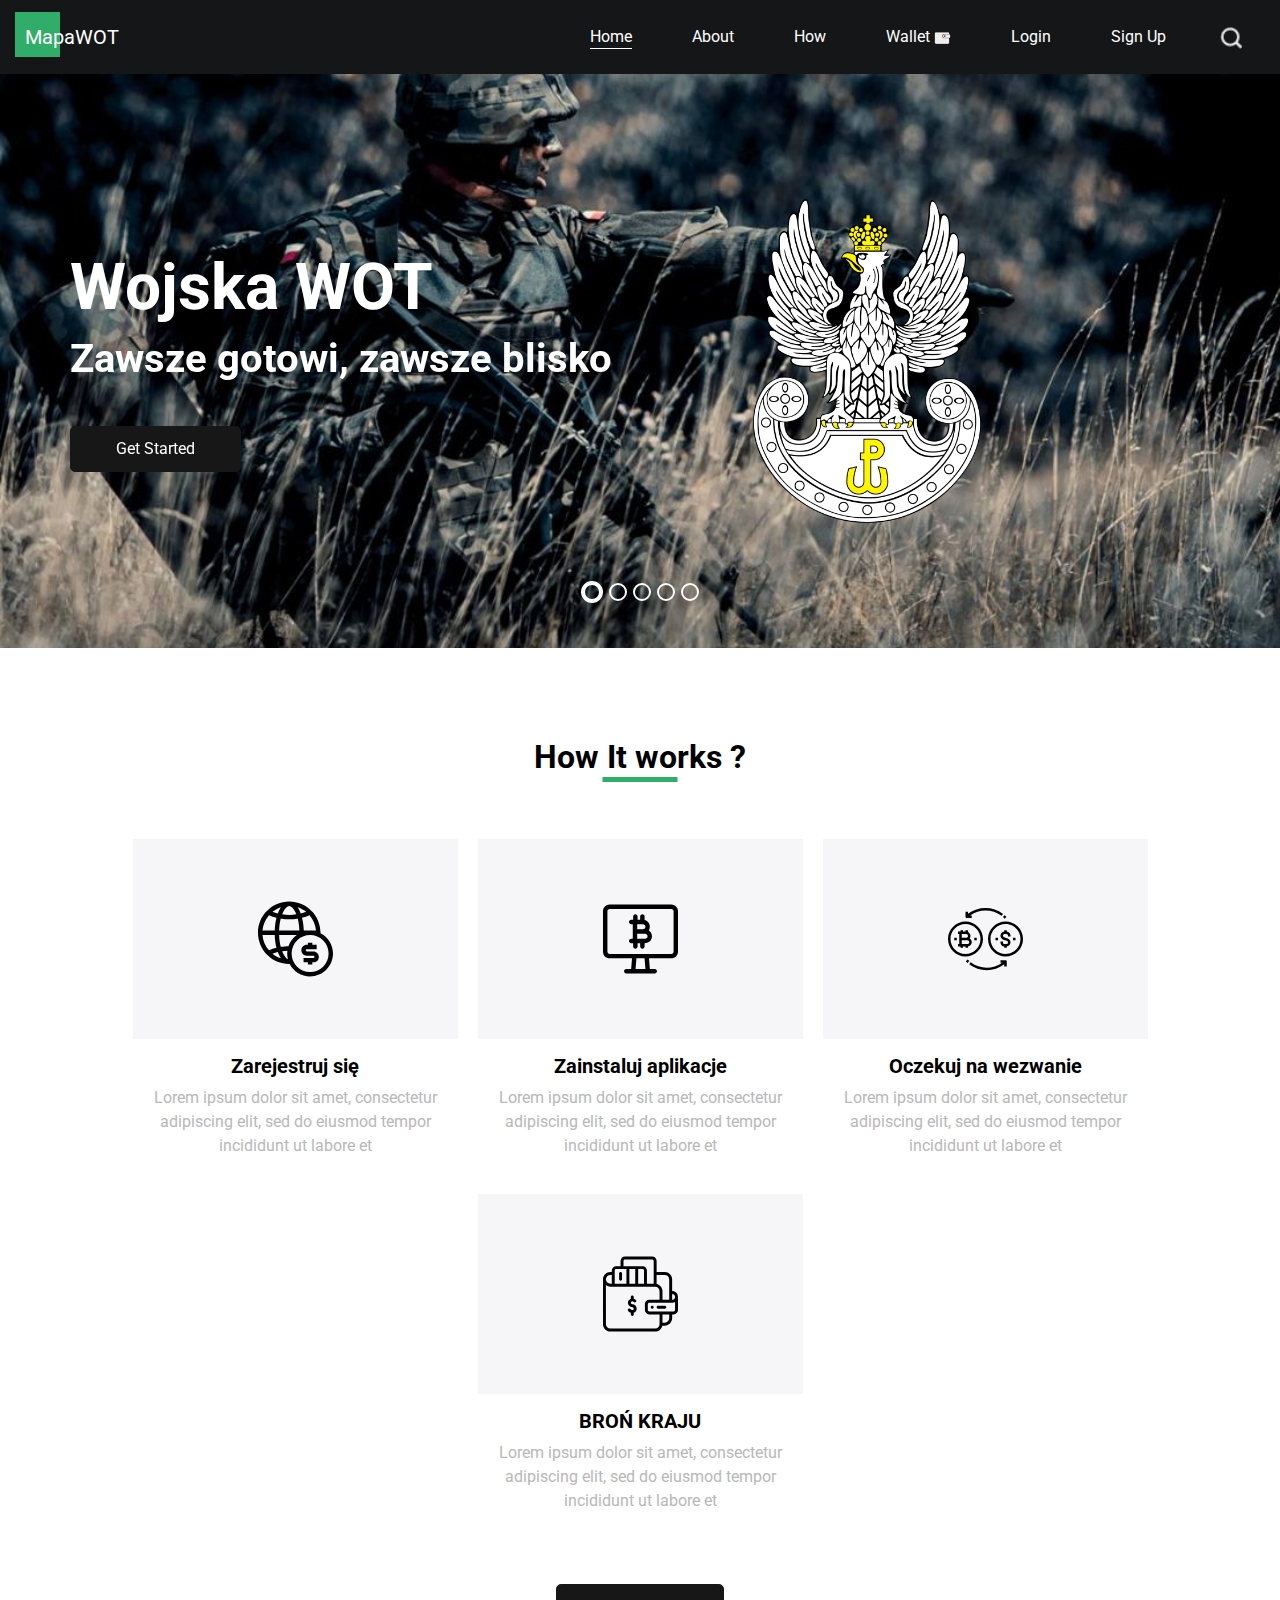
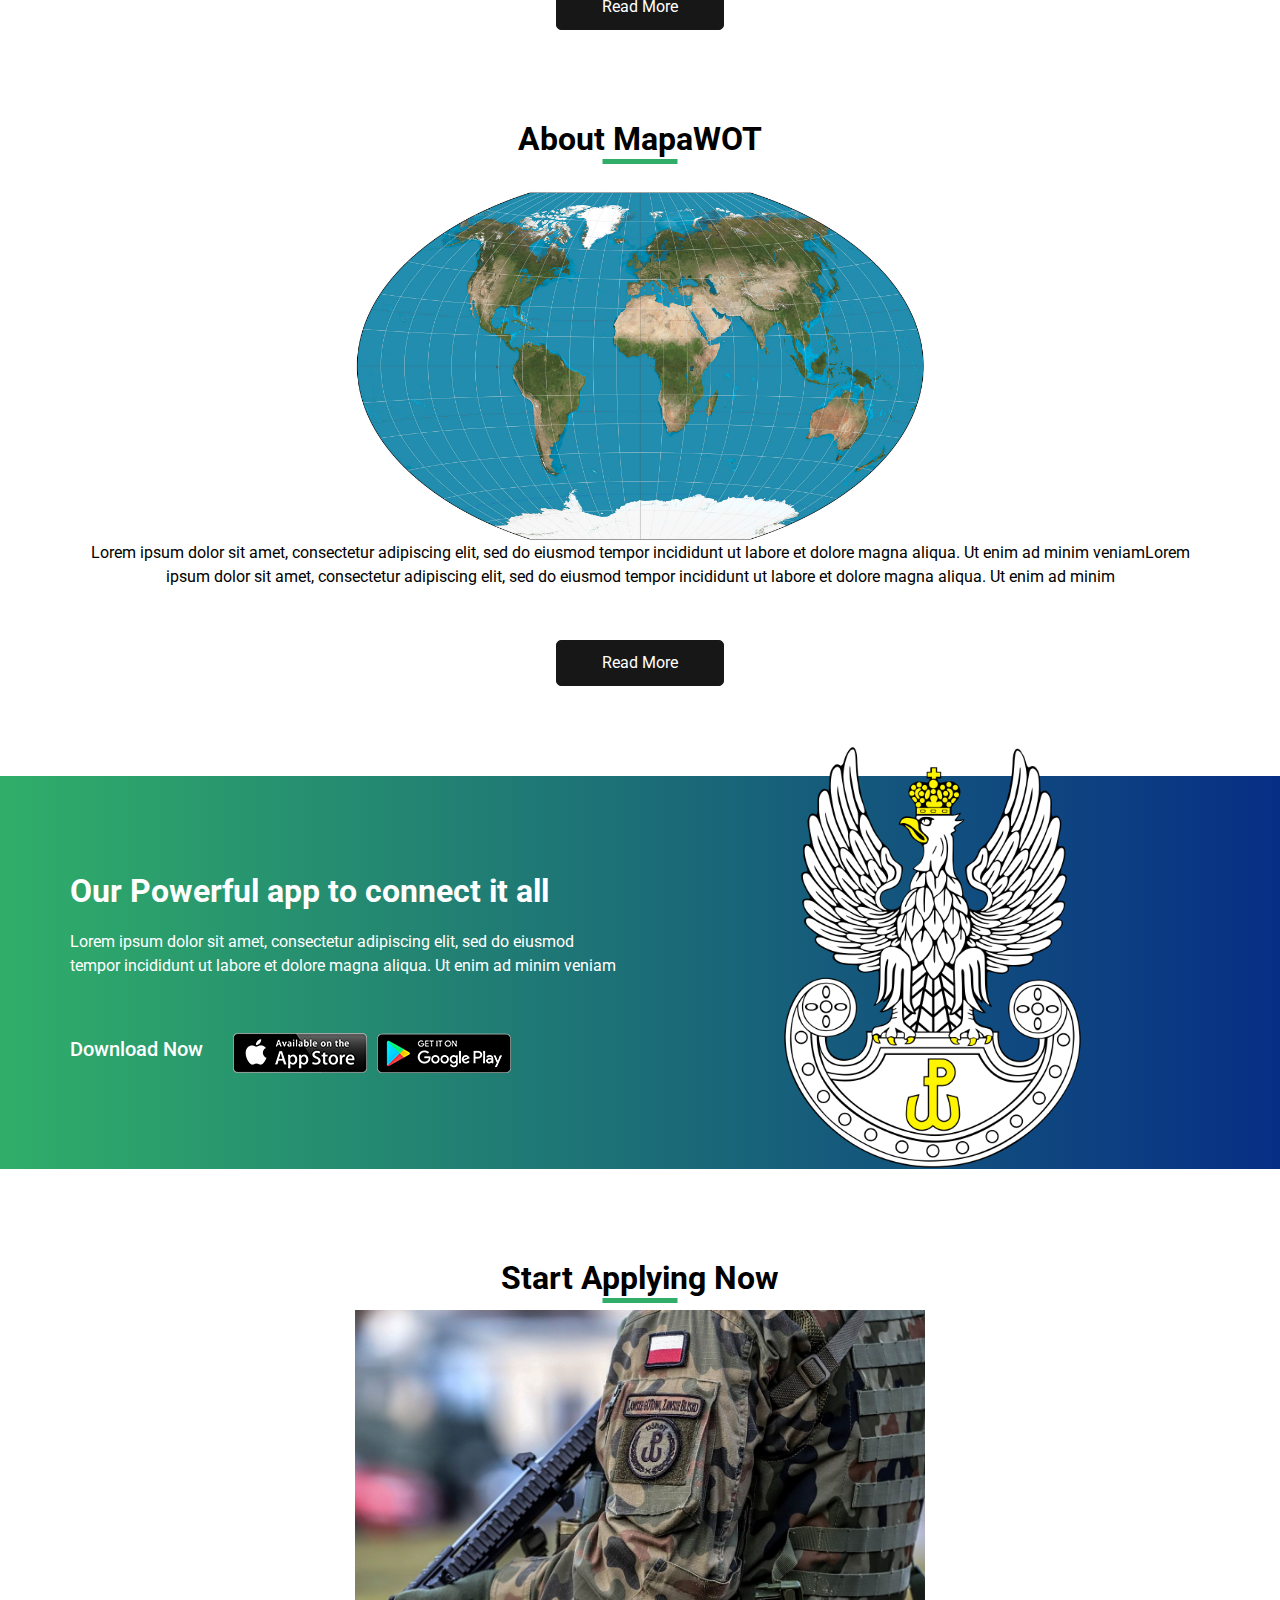
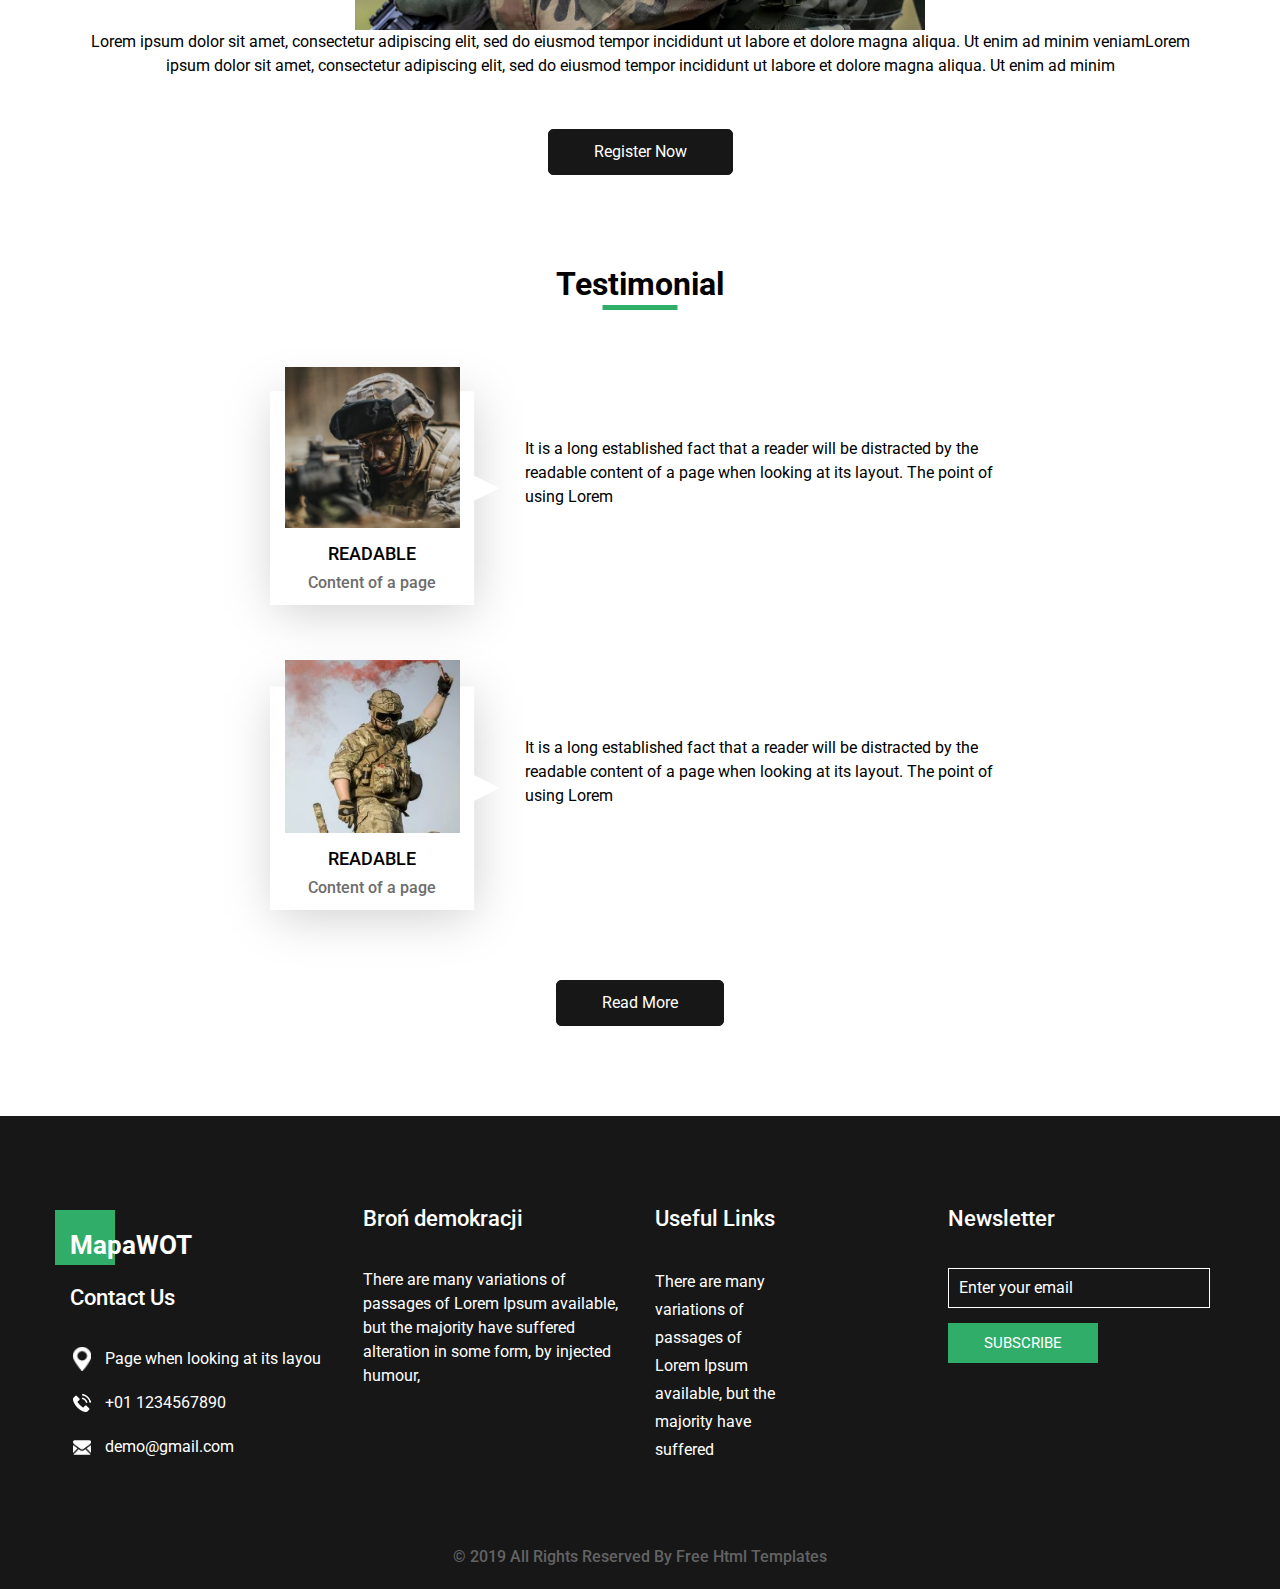
==== commit 0b0df5b6: "update" ====
--- a/MapaWOT/src/main/resources/index.html
+++ b/MapaWOT/src/main/resources/index.html
@@ -581,7 +581,7 @@
         <div class="col-md-3">
           <div class="info_info">
             <h5>
-              Invest Money
+              Broń demokracji
             </h5>
             <p>
               There are many variations of passages of Lorem Ipsum available, but the majority have suffered alteration
--- a/MapaWOT/src/main/resources/css/style.css
+++ b/MapaWOT/src/main/resources/css/style.css
@@ -545,7 +545,7 @@
 }
 
 .auto_section .box .img-box img {
-  
+
   max-width: 50%;
 }
 
